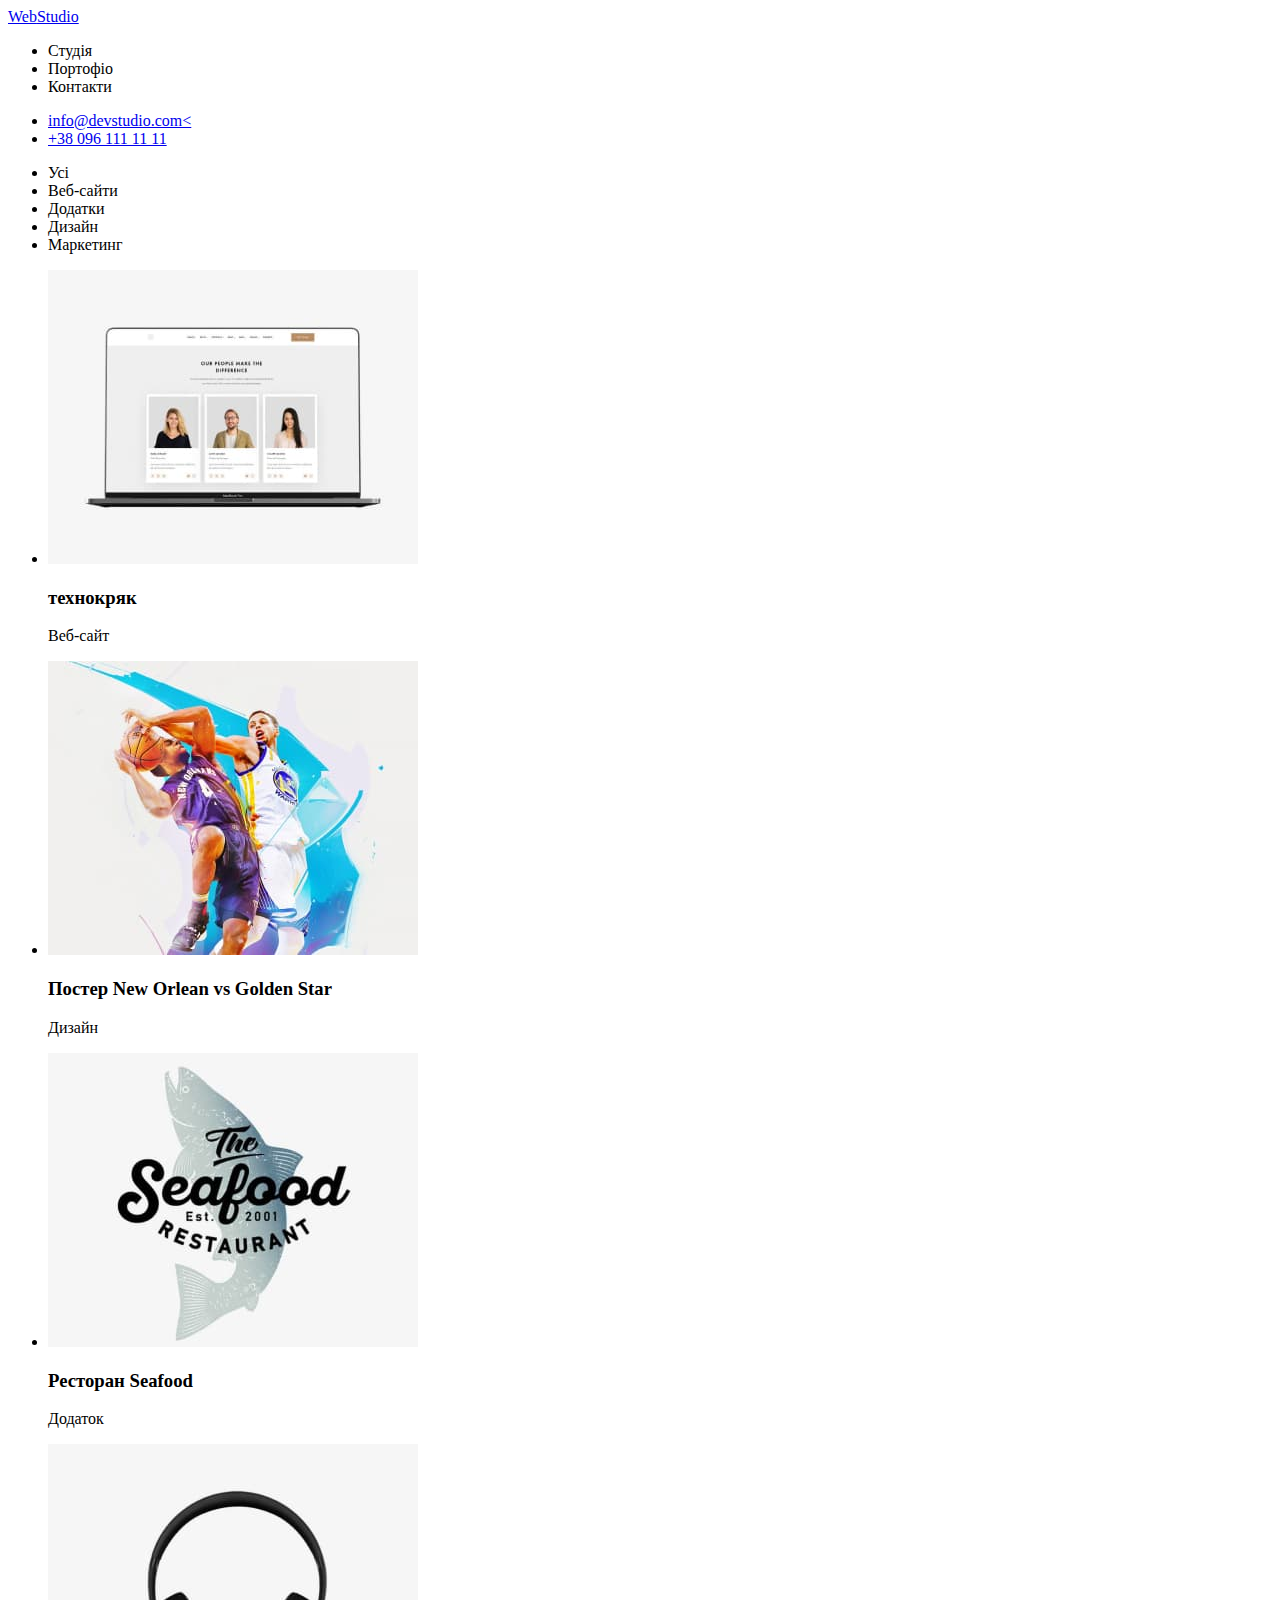
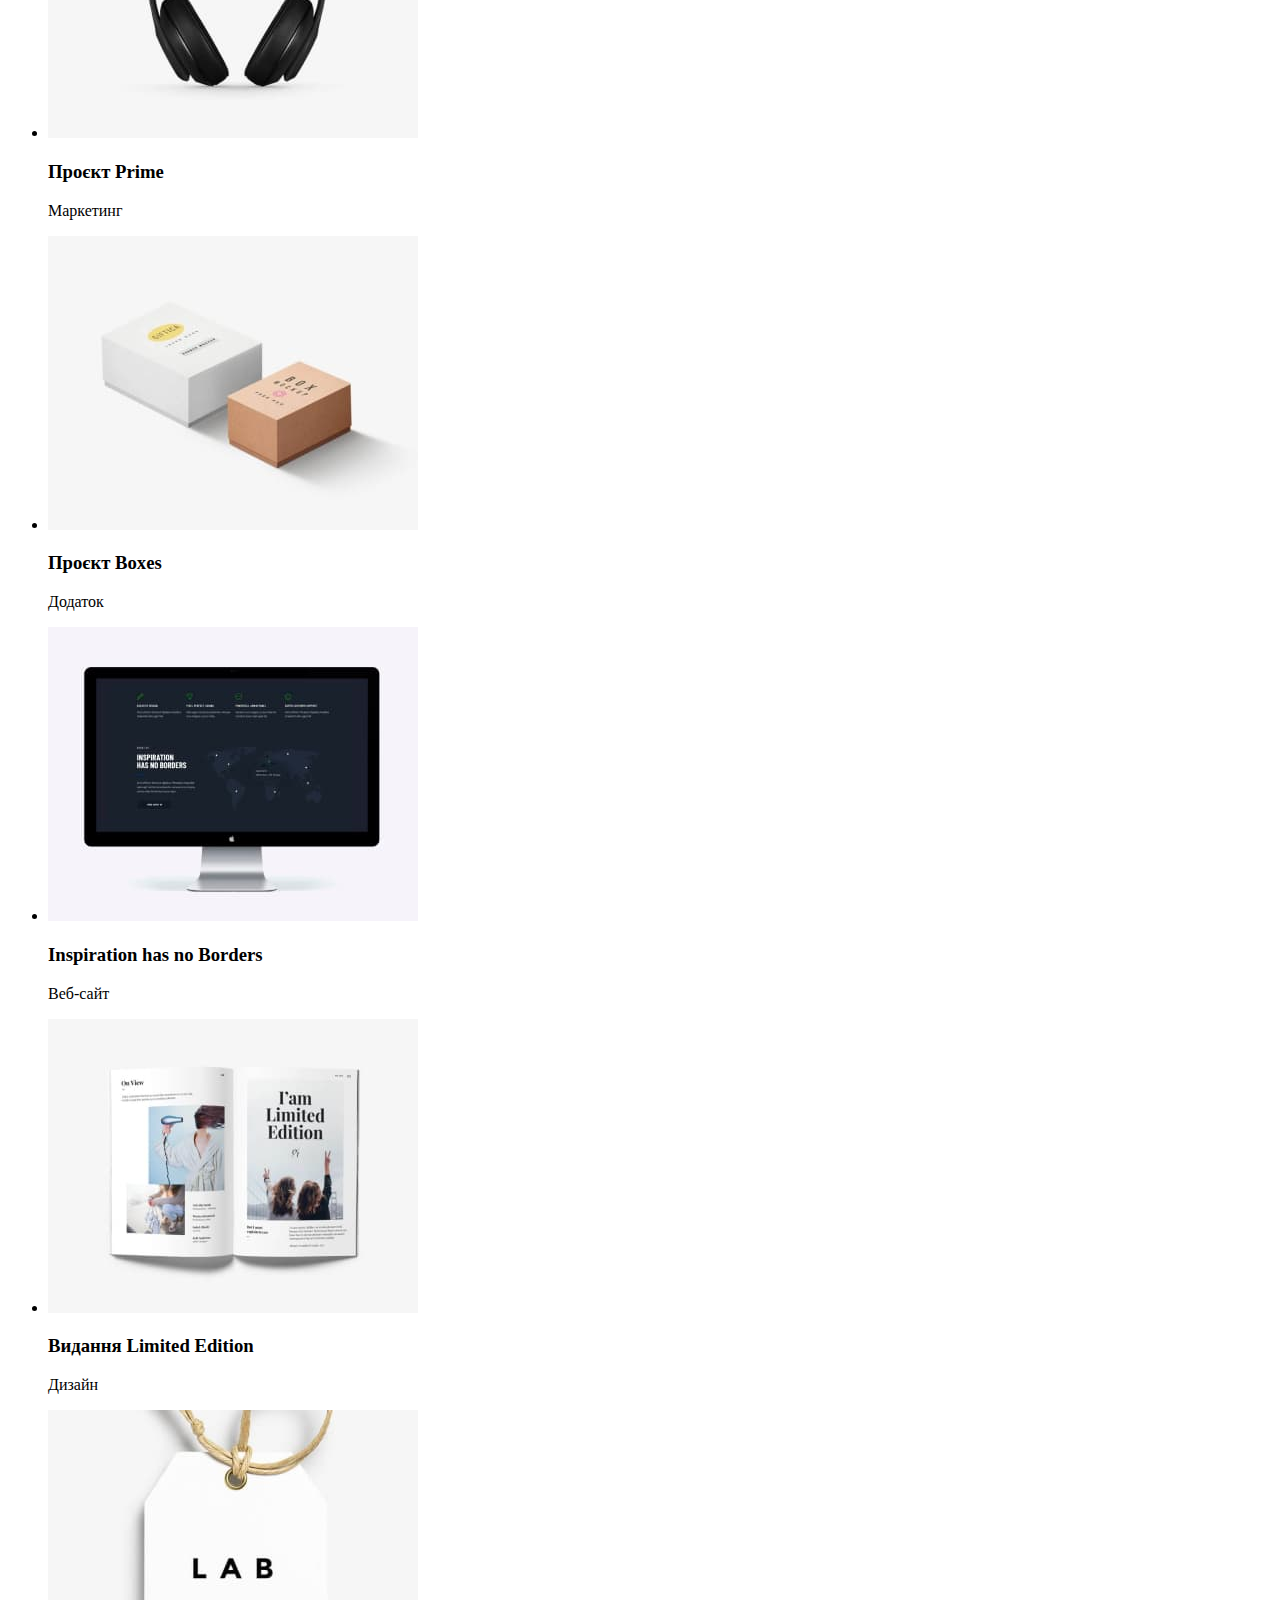
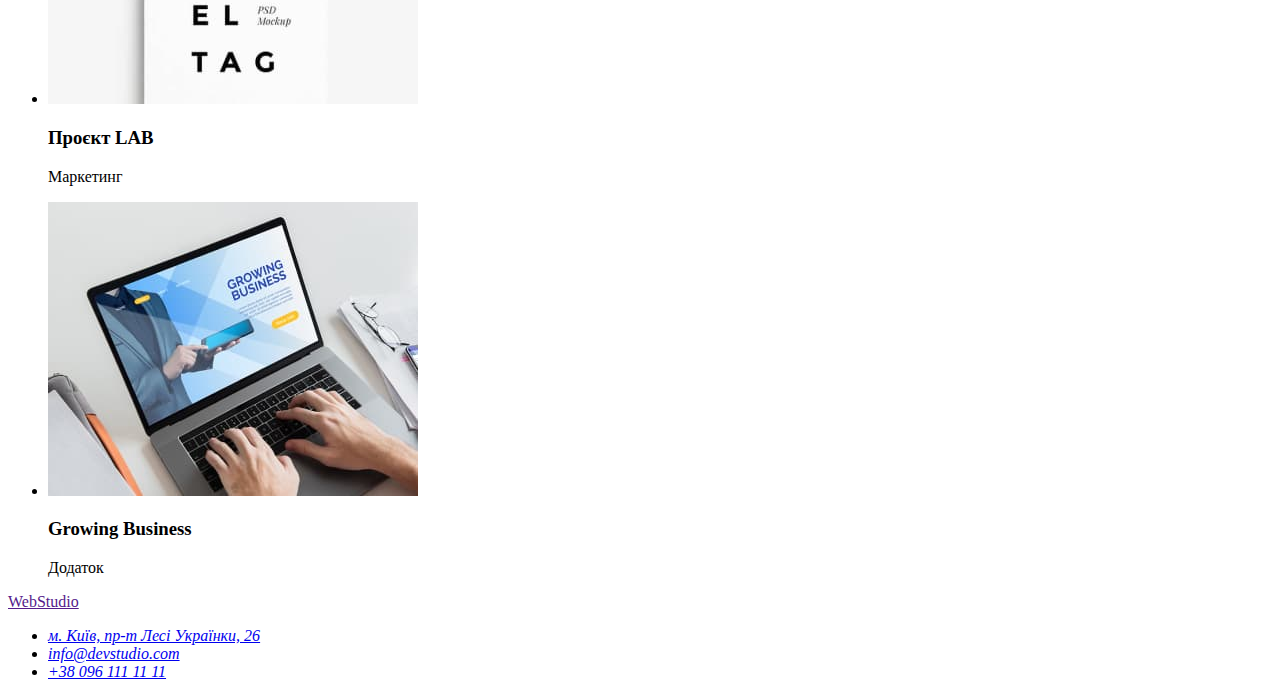
==== porfolio.html @ 4eb80aa2 "Modify index.html and min.css" ====
<!DOCTYPE html>
<html lang="uk">
  <head>
    <meta charset="UTF-8" />
    <meta http-equiv="X-UA-Compatible" content="IE=edge" />
    <meta name="viewport" content="width=device-width, initial-scale=1.0" />
    <title>Porfolio</title>
  </head>
  <body>
    <header>
      <nav>
        <a href="index.html"><span>Web</span>Studio</a>
        <ul>
          <li><a href="#"></a>Студія</li>
          <li><a href="#"></a>Портофіо</li>
          <li><a href="#"></a>Контакти</li>
        </ul>
      </nav>
      <ul>
        <li><a href="mailto:info@devstudio.com">info@devstudio.com<</a></li>
        <li><a href="tel:+380961111111">+38 096 111 11 11</a></li>
      </ul>
    </header>
    <main>
      <section>
        <div class="menu">
          <ul>
            <li>Усі</li>
            <li>Веб-сайти</li>
            <li>Додатки</li>
            <li>Дизайн</li>
            <li>Маркетинг</li>
          </ul>
        </div>
        <div class="benefirs">
          <ul>
            <li>
              <img src="./images/site_porpholio/img1.jpg" alt="" />
              <p></p>
              <h3>технокряк</h3>
              <p>Веб-сайт</p>
            </li>
            <li>
              <img src="./images/site_porpholio/img2.jpg" alt="" />
              <p></p>
              <h3>Постер New Orlean vs Golden Star</h3>
              <p>Дизайн</p>
            </li>
            <li>
              <img src="./images/site_porpholio/img3.jpg" alt="" />
              <p></p>
              <h3>Ресторан Seafood</h3>
              <p>Додаток</p>
            </li>
            <li>
              <img src="./images/site_porpholio/img4.jpg" alt="" />
              <p></p>
              <h3>Проєкт Prime</h3>
              <p>Маркетинг</p>
            </li>
            <li>
              <img src="./images/site_porpholio/img5.jpg" alt="" />
              <p></p>
              <h3>Проєкт Boxes</h3>
              <p>Додаток</p>
            </li>
            <li>
              <img src="./images/site_porpholio/img6.jpg" alt="" />
              <p></p>
              <h3>Inspiration has no Borders</h3>
              <p>Веб-сайт</p>
            </li>
            <li>
              <img src="./images/site_porpholio/img7.jpg" alt="" />
              <p></p>
              <h3>Видання Limited Edition</h3>
              <p>Дизайн</p>
            </li>
            <li>
              <img src="./images/site_porpholio/img8.jpg" alt="" />
              <p></p>
              <h3>Проєкт LAB</h3>
              <p>Маркетинг</p>
            </li>
            <li>
              <img src="./images/site_porpholio/img9.jpg" alt="" />
              <p></p>
              <h3>Growing Business</h3>
              <p>Додаток</p>
            </li>
          </ul>
        </div>
      </section>
    </main>
    <footer>
      <a href=""><span>Web</span>Studio</a>
      <address>
        <ul>
          <li>
            <a
              href="https://goo.gl/maps/jmEB4HubCMbsiDUp9"
              target="_blank"
              rel="noopener noreferrer nofollow"
              >м. Київ, пр-т Лесі Українки, 26</a
            >
          </li>
          <li>
            <a href="mailto:info@devstudio.com">info@devstudio.com</a>
          </li>
          <li>
            <a href="tel:+380961111111">+38 096 111 11 11</a>
          </li>
        </ul>
      </address>
    </footer>
  </body>
</html>
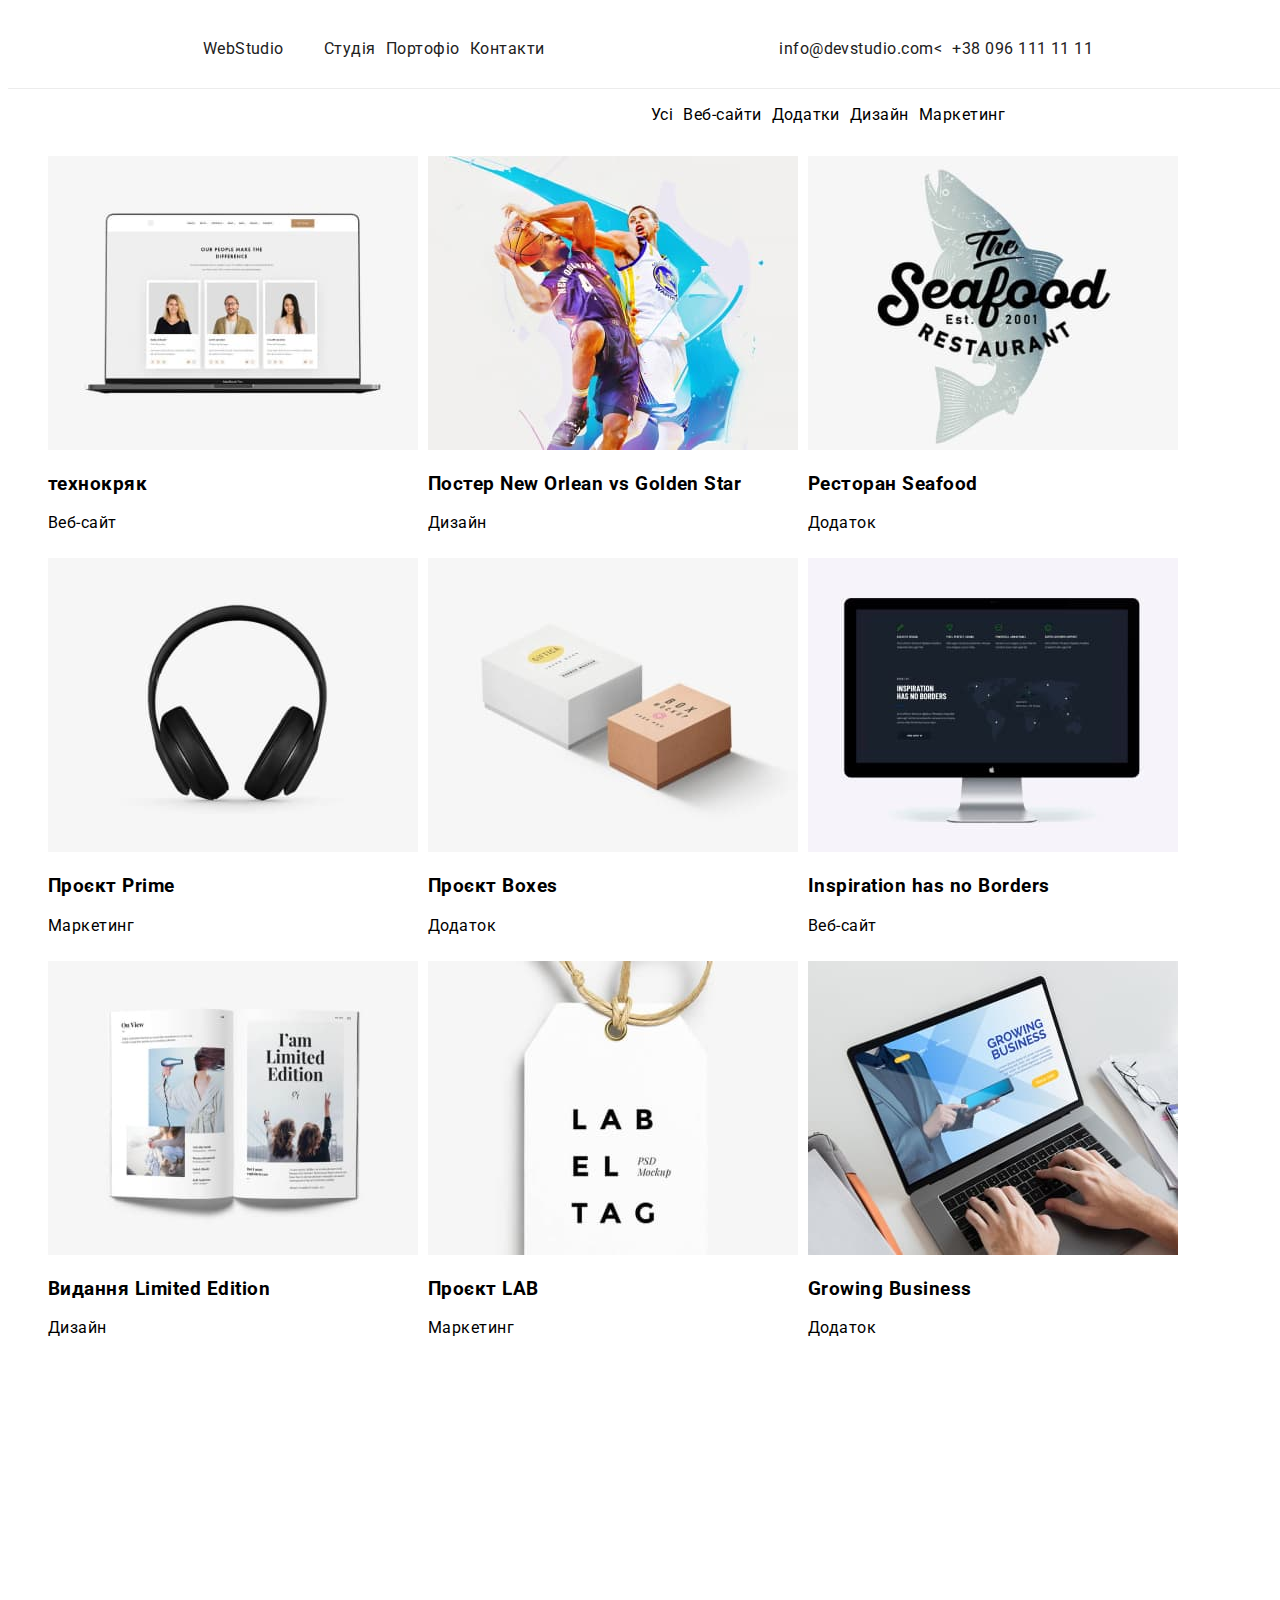
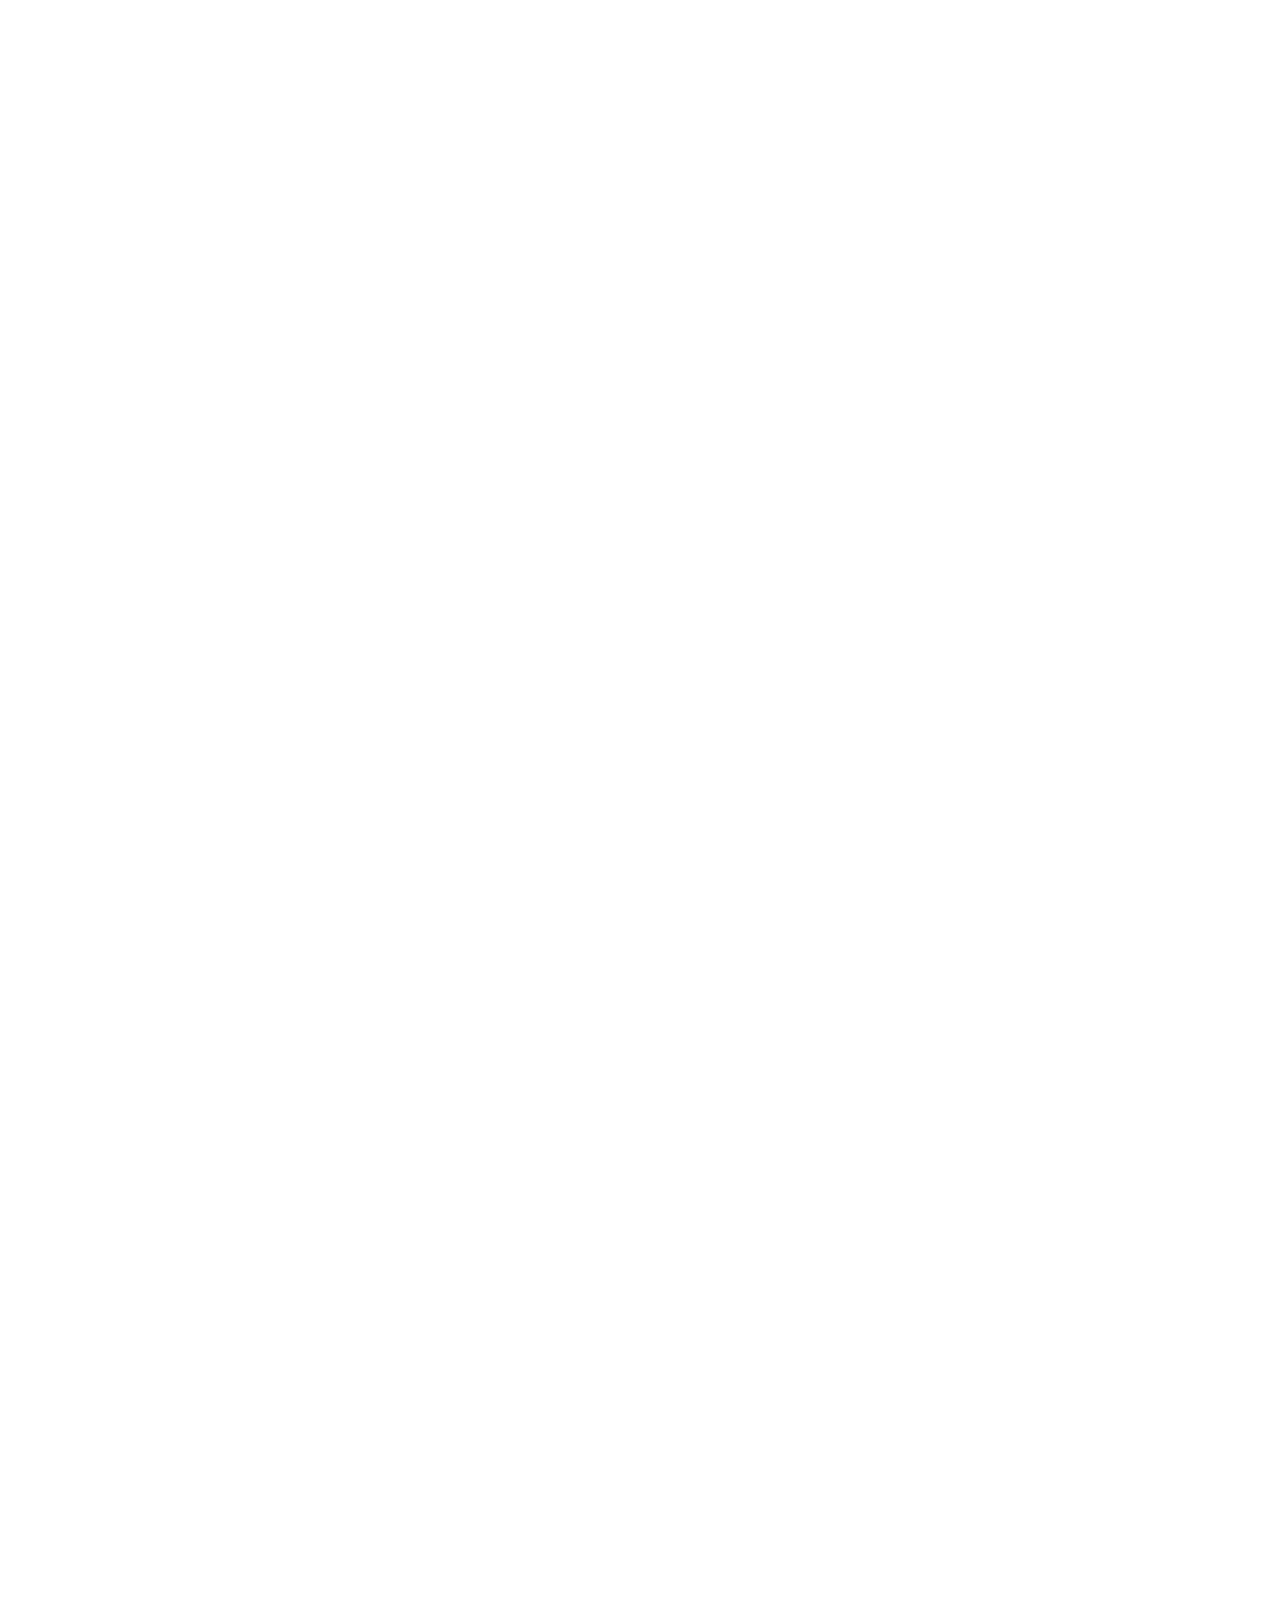
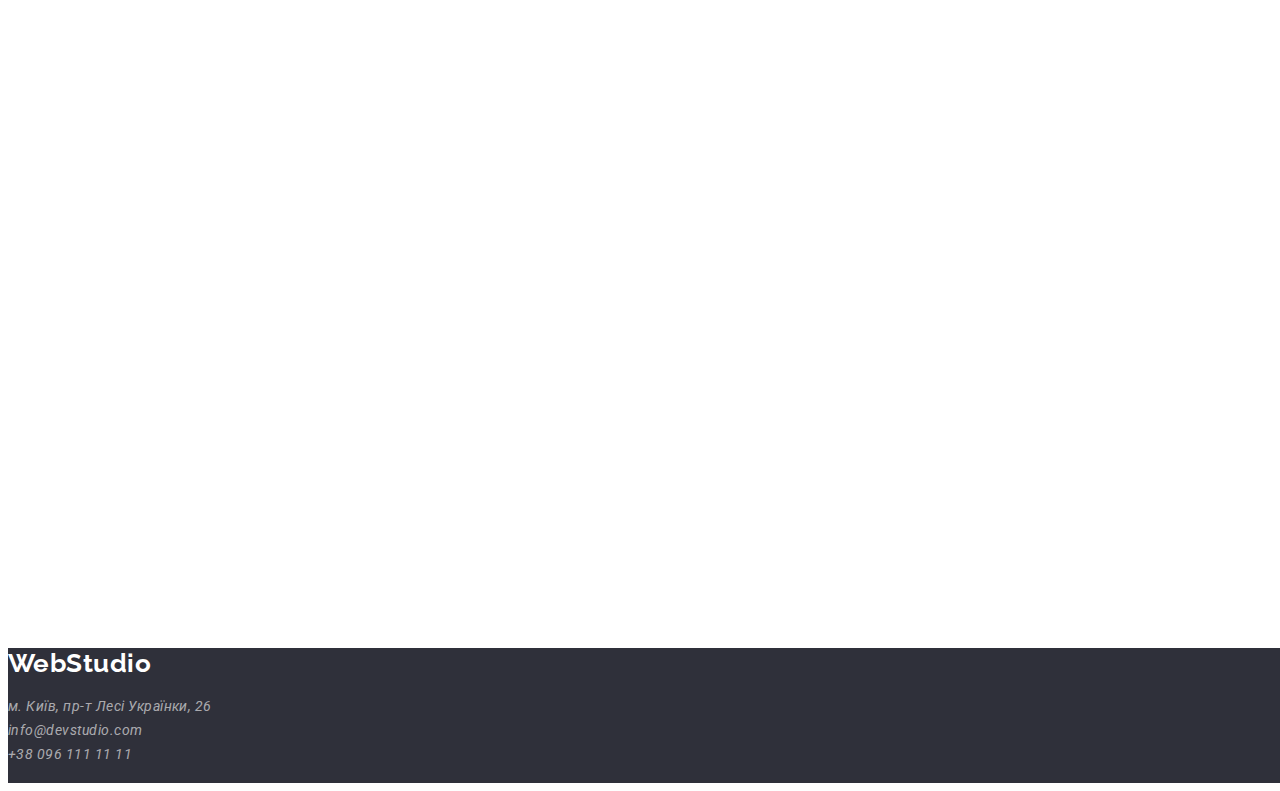
==== commit 1b7f4d30: "Finish work with homework goit" ====
--- a/porfolio.html
+++ b/porfolio.html
@@ -5,26 +5,42 @@
     <meta http-equiv="X-UA-Compatible" content="IE=edge" />
     <meta name="viewport" content="width=device-width, initial-scale=1.0" />
     <title>Porfolio</title>
+    <link rel="preconnect" href="https://fonts.googleapis.com" />
+    <link rel="preconnect" href="https://fonts.gstatic.com" crossorigin />
+    <link
+      href="https://fonts.googleapis.com/css2?family=Raleway:wght@700&family=Roboto:wght@400;500;700;900&display=swap"
+      rel="stylesheet"
+    />
+    <link rel="stylesheet" href="./css/main.css" />
+    <link rel="stylesheet" href="./css/style.css" />
   </head>
   <body>
-    <header>
-      <nav>
-        <a href="index.html"><span>Web</span>Studio</a>
-        <ul>
-          <li><a href="#"></a>Студія</li>
-          <li><a href="#"></a>Портофіо</li>
-          <li><a href="#"></a>Контакти</li>
+    <!--- Header ---->
+    <header class="header">
+      <nav class="header-nav">
+        <div class="nav">
+          <a href="./index.html" class="link"><span>Web</span>Studio</a>
+        </div>
+        <ul class="nav list">
+          <li><a href="#" class="link">Студія</a></li>
+          <li><a href="#" class="link">Портофіо</a></li>
+          <li><a href="#" class="link">Контакти</a></li>
         </ul>
       </nav>
-      <ul>
-        <li><a href="mailto:info@devstudio.com">info@devstudio.com<</a></li>
-        <li><a href="tel:+380961111111">+38 096 111 11 11</a></li>
+      <ul class="nav list">
+        <li>
+          <a href="mailto:info@devstudio.com" class="link"
+            >info@devstudio.com<</a
+          >
+        </li>
+        <li><a href="tel:+380961111111" class="link">+38 096 111 11 11</a></li>
       </ul>
     </header>
+    <!--- Content --->
     <main>
       <section>
         <div class="menu">
-          <ul>
+          <ul class="menu-list list">
             <li>Усі</li>
             <li>Веб-сайти</li>
             <li>Додатки</li>
@@ -32,8 +48,8 @@
             <li>Маркетинг</li>
           </ul>
         </div>
-        <div class="benefirs">
-          <ul>
+        <div class="services">
+          <ul class="services list">
             <li>
               <img src="./images/site_porpholio/img1.jpg" alt="" />
               <p></p>
@@ -92,23 +108,26 @@
         </div>
       </section>
     </main>
-    <footer>
-      <a href=""><span>Web</span>Studio</a>
-      <address>
-        <ul>
+    <footer class="foo">
+      <a href="" class="link"><span>Web</span>Studio</a>
+      <address class="adr">
+        <ul class="adr list">
           <li>
             <a
               href="https://goo.gl/maps/jmEB4HubCMbsiDUp9"
               target="_blank"
               rel="noopener noreferrer nofollow"
+              class="link"
               >м. Київ, пр-т Лесі Українки, 26</a
             >
           </li>
           <li>
-            <a href="mailto:info@devstudio.com">info@devstudio.com</a>
+            <a href="mailto:info@devstudio.com" class="link"
+              >info@devstudio.com</a
+            >
           </li>
           <li>
-            <a href="tel:+380961111111">+38 096 111 11 11</a>
+            <a href="tel:+380961111111" class="link">+38 096 111 11 11</a>
           </li>
         </ul>
       </address>
--- a/css/main.css
+++ b/css/main.css
@@ -0,0 +1,292 @@
+/* Main colors */
+/* 
+main color: #212121;
+accent: #2196F3;
+additional color: #757575;
+links: rgba(255, 255, 255, 0.6);
+white: #FFFFFF;
+black: #000000;
+
+*/
+
+:root {
+  --primary-black-color: #212121;
+  --secondary-color: #757575;
+  --accent: #2196f3;
+  --links-color: rgba(255, 255, 255, 0.6);
+  --white-color: #ffffff;
+  --black-color: #000000;
+  --bg-color: #2f303a;
+}
+
+body {
+  background-color: var(--primary-while-color);
+  font-family: Roboto;
+  width: 1600px;
+  letter-spacing: 0.03em;
+}
+
+a:hover.link,
+a:focus.link {
+  color: var(--accent);
+  outline: none;
+  text-decoration: var(--accent) solid 3px;
+}
+
+a:hover,
+a:focus {
+  color: var(--accent);
+  outline: none;
+  text-decoration: underline;
+  text-decoration: var(--accent);
+}
+
+.list {
+  list-style: none;
+}
+.link {
+  text-decoration: none;
+}
+
+/* --------- header -------------*/
+/*---fonts,color ----*/
+.logo,
+.header > a {
+  color: var(--black-color);
+  font-family: Raleway, sans-serif;
+  font-weight: 700;
+  font-size: 26;
+  line-height: 1.19;
+  font-style: normal;
+  text-align: center;
+}
+
+.logo {
+  color: var(--accent);
+}
+
+/*-- link header --*/
+.header a {
+  color: var(--primary-black-color);
+}
+
+.nav {
+  color: var(--secondary-color);
+}
+
+/*--- position ----*/
+
+.header {
+  width: 100vw;
+  height: 80px;
+  border-bottom: 1px solid #ececec;
+  display: flex;
+  flex-direction: row;
+  flex-wrap: wrap;
+  justify-content: space-evenly;
+  align-content: center;
+  align-items: center;
+}
+
+.header-nav {
+  display: flex;
+  justify-content: flex-start;
+  align-self: center;
+  align-items: center;
+}
+
+.nav {
+  display: flex;
+  justify-content: flex-end;
+  gap: 10px;
+  justify-self: center;
+}
+
+/*------------------ Hero ----------------*/
+/*--- background,fonts,color ----*/
+
+.hero {
+  background-image: url("./images/image_bg.jpg");
+  background-color: var(--bg-color);
+  background-size: cover;
+  height: 600px;
+  width: 100vw;
+}
+
+.hero > h1 {
+  color: var(--white-color);
+  font-weight: 900;
+  font-size: 44px;
+  line-height: 1.36;
+  text-align: center;
+  text-transform: uppercase;
+}
+
+/*-- position --*/
+
+.hero {
+  display: flex;
+  flex-direction: column;
+  justify-content: center;
+  align-content: center;
+  align-items: center;
+}
+
+/*-- button --*/
+
+.btn {
+  background-color: var(--accent);
+  color: var(--white-color);
+  font-weight: 700;
+  font-size: 16px;
+  line-height: 1.87;
+  text-align: center;
+  border: #ffffff solid 1px;
+  border-radius: 8px;
+  padding: 5px 10px 5px 10px;
+  box-shadow: 0 4px 4px rgba(255, 255, 255, 0.15);
+}
+
+.btn {
+  width: 216px;
+  height: 50px;
+}
+
+/*--------- Benefits -----------------*/
+/*-- fonts,color ----*/
+.title {
+  font-weight: 700;
+  font-size: 14px;
+  line-height: 1.14;
+  text-transform: uppercase;
+}
+
+.text {
+  font-weight: 400;
+  font-size: 14px;
+  line-height: 1.71;
+  color: var(--secondary-color);
+}
+
+/*--- position ---*/
+.benefit-content {
+  width: 1170px;
+  height: 98px;
+  display: flex;
+  justify-content: space-around;
+}
+
+/*----------------------------- Our Jobs ---------------*/
+/*------- fonts,color----------*/
+.jobs-text {
+  color: var(--primary-black-color);
+  font-size: 36px;
+  line-height: 1.66;
+  font-weight: 700;
+  text-align: center;
+}
+
+/*---- position -----*/
+.jobs {
+  display: flex;
+  flex-flow: column wrap;
+  align-content: center;
+  justify-content: center;
+  gap: 10px;
+}
+
+.jobs-text {
+  align-self: center;
+}
+
+.jobs-list {
+  display: flex;
+  align-content: center;
+  gap: 10px;
+}
+
+/*---------- Our command -------------------*/
+/*------- fonts,color ---------*/
+.command-text,
+.command-text .command-name,
+.command-text .command-position {
+  color: var(--primary-black-color);
+  font-weight: 700;
+  font-size: 36px;
+  line-height: 1.66;
+  text-align: center;
+}
+
+.command-text .command-name {
+  font-weight: 500;
+  font-size: 16px;
+  line-height: 1.19;
+}
+
+.command-text .command-position {
+  font-weight: 400;
+  color: var(--secondary-color);
+}
+
+/*------ position ------*/
+.command {
+  display: flex;
+  flex-flow: column wrap;
+  gap: 10px;
+  justify-content: center;
+  align-content: center;
+}
+
+.command-text {
+  align-content: center;
+}
+
+.command-list {
+  display: flex;
+  gap: 10px;
+  align-content: center;
+}
+/*------------------------- Footer --------------------*/
+/*--- color,fonts,bg -----*/
+
+.foo {
+  background-color: var(--bg-color);
+}
+
+.foo > a {
+  color: var(--white-color);
+  font-family: Raleway, sans-serif;
+  font-weight: 700;
+  font-size: 26px;
+  line-height: 1.19;
+}
+
+.adr a {
+  color: var(--links-color);
+  font-size: 14px;
+  line-height: 1.71;
+  font-weight: 400;
+}
+
+.adr .location {
+  color: var(--white-color);
+  font-size: 14px;
+  line-height: 1.71;
+  font-weight: 400;
+}
+
+/*-- position */
+.foo {
+  display: flex;
+  flex-direction: column;
+  justify-content: space-evenly;
+  align-content: space-around;
+  align-items: flex-start;
+}
+
+.adr {
+  margin: o;
+  padding: 0;
+  display: flex;
+  flex-direction: column;
+}
--- a/css/style.css
+++ b/css/style.css
@@ -0,0 +1,15 @@
+.menu .menu-list {
+  display: flex;
+  flex-direction: row;
+  justify-content: center;
+  align-content: center;
+  gap: 10px;
+}
+
+.services {
+  display: grid;
+  grid-template-columns: repeat(3, 1fr);
+  grid-template-rows: repeat(3, 1fr);
+  grid-column-gap: 10px;
+  grid-row-gap: 10px;
+}
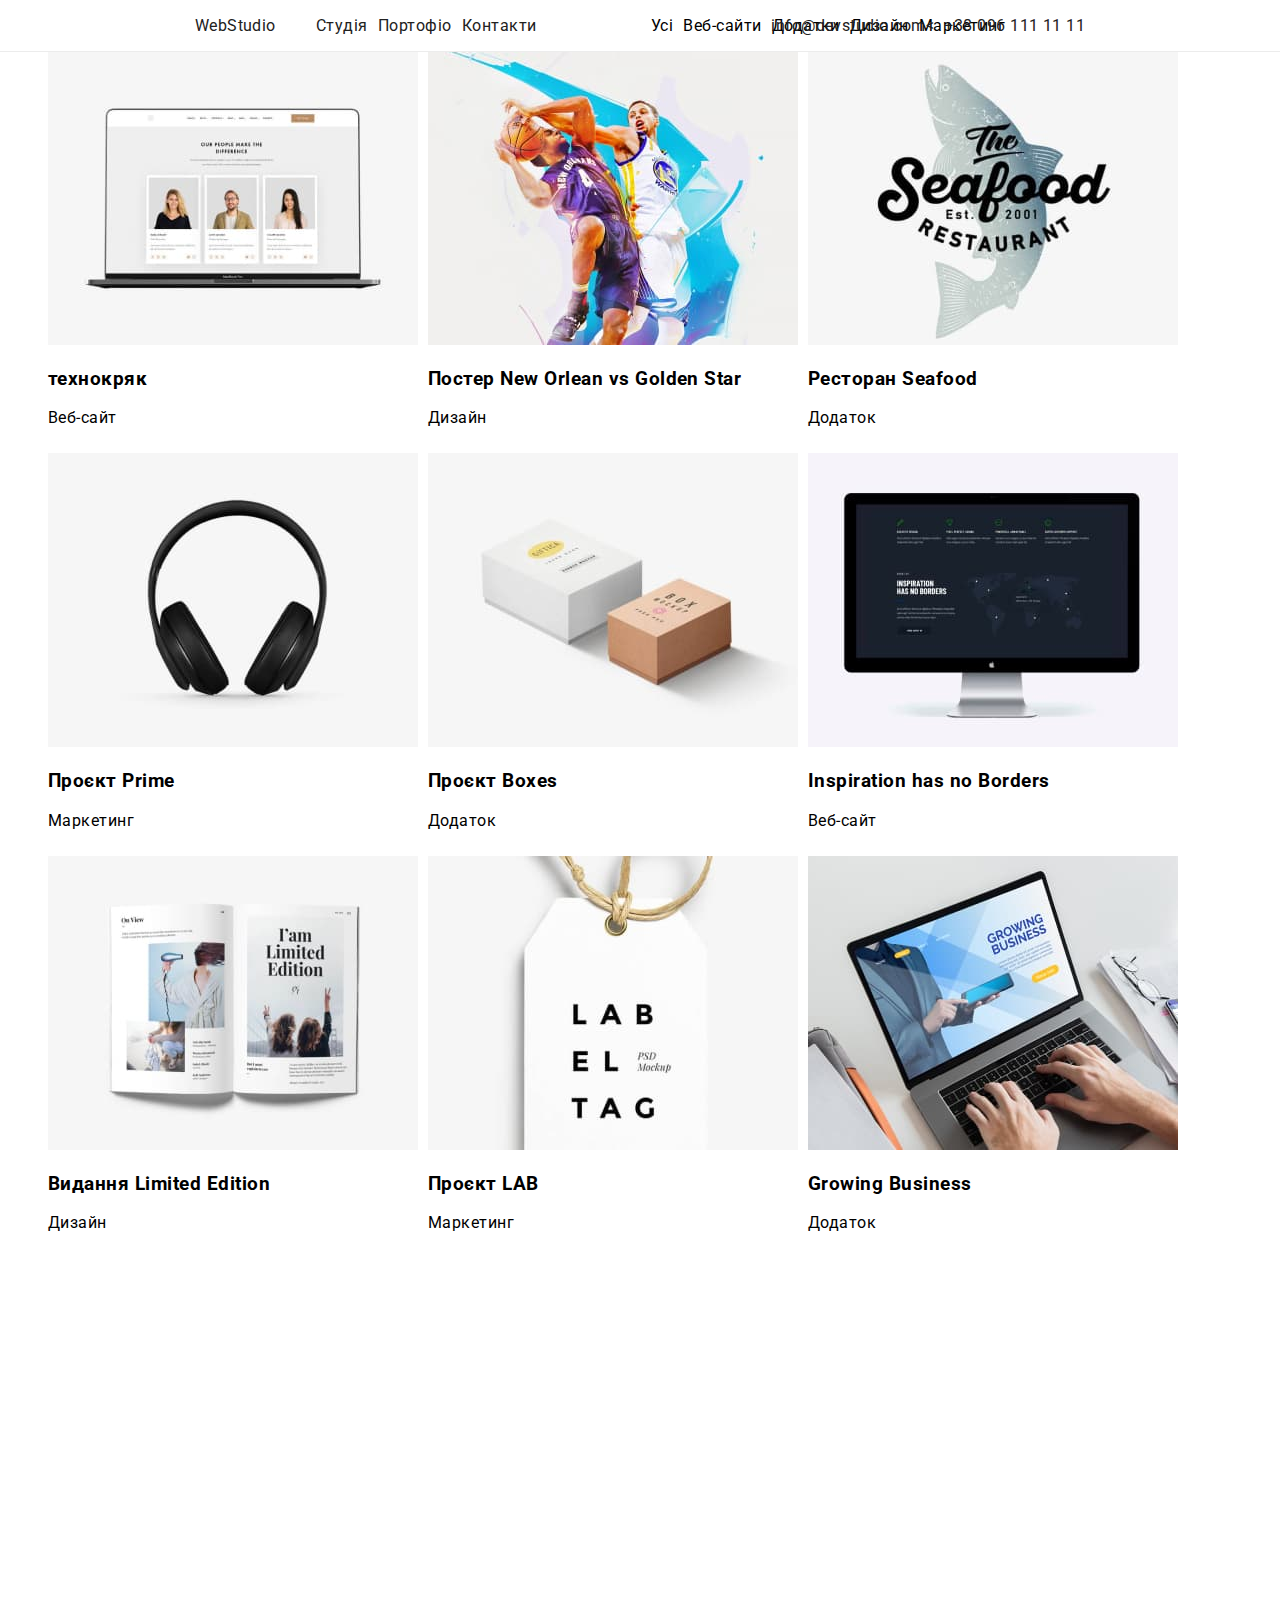
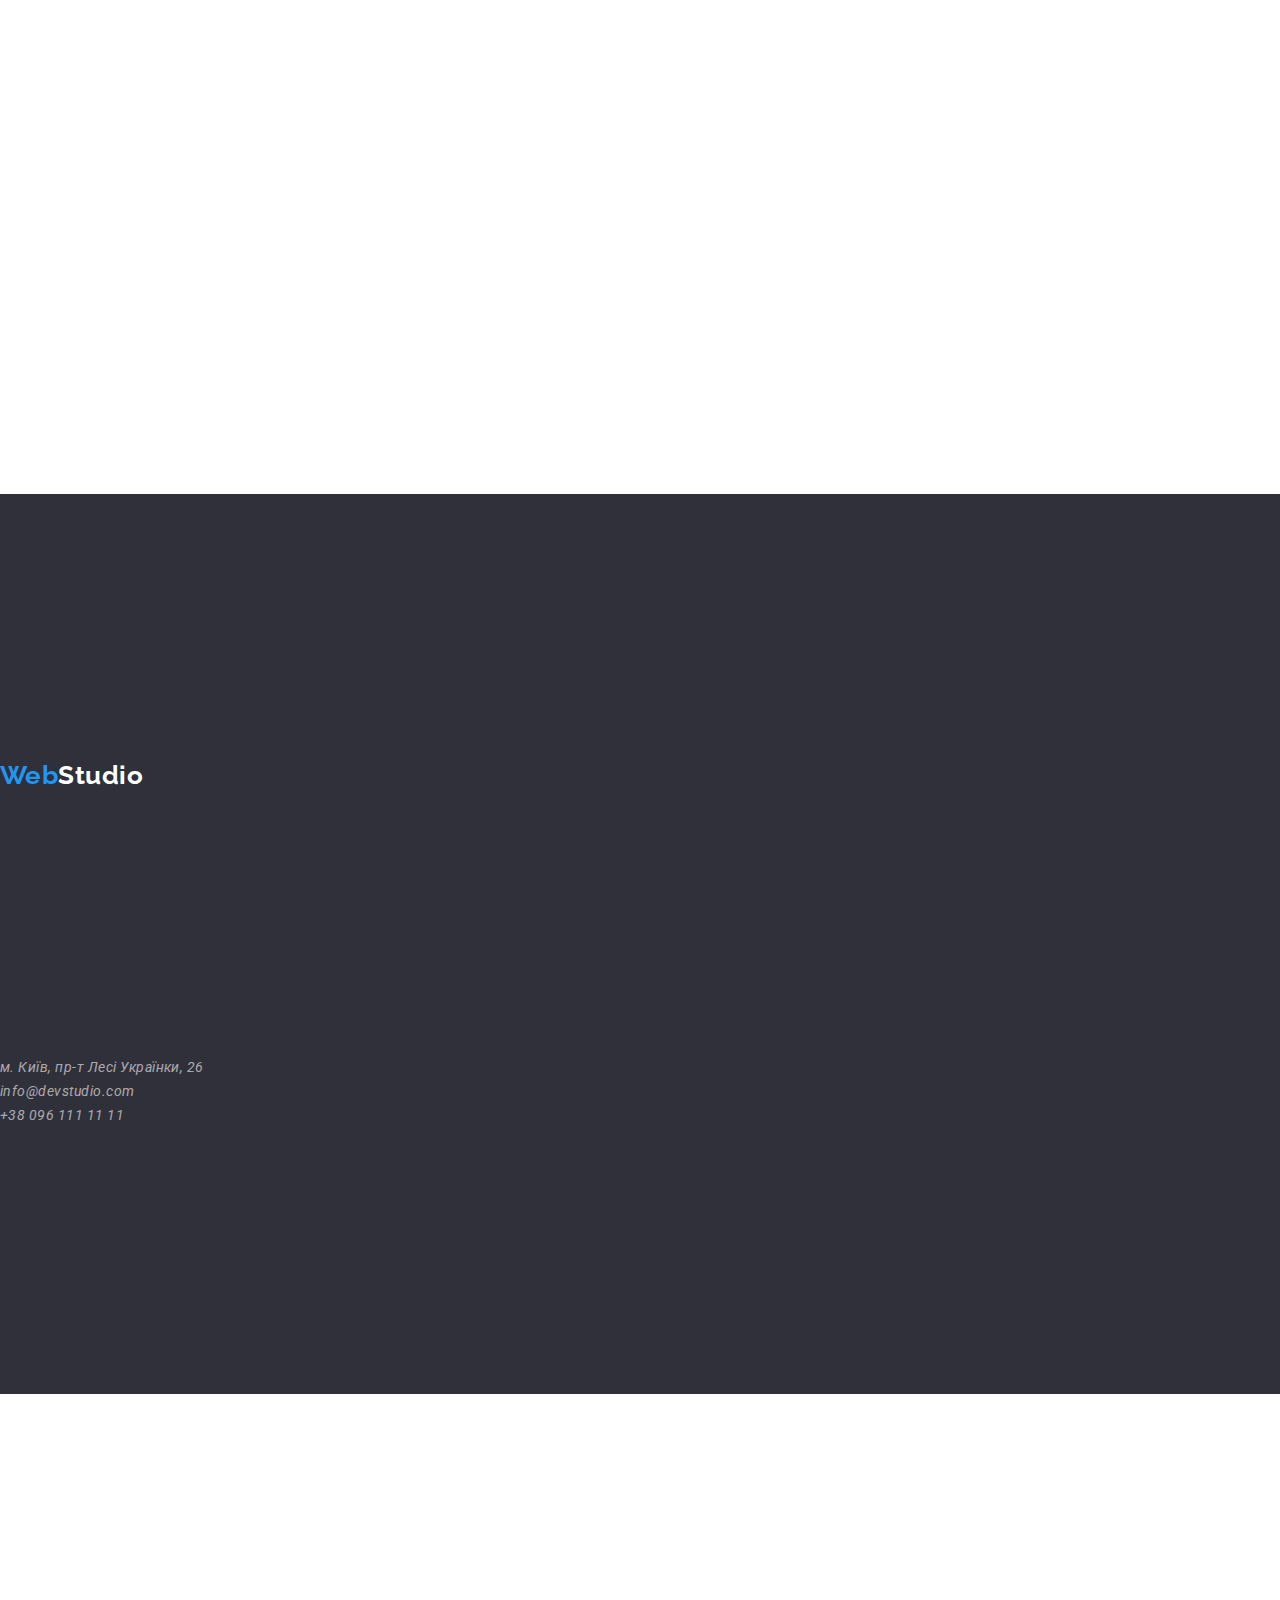
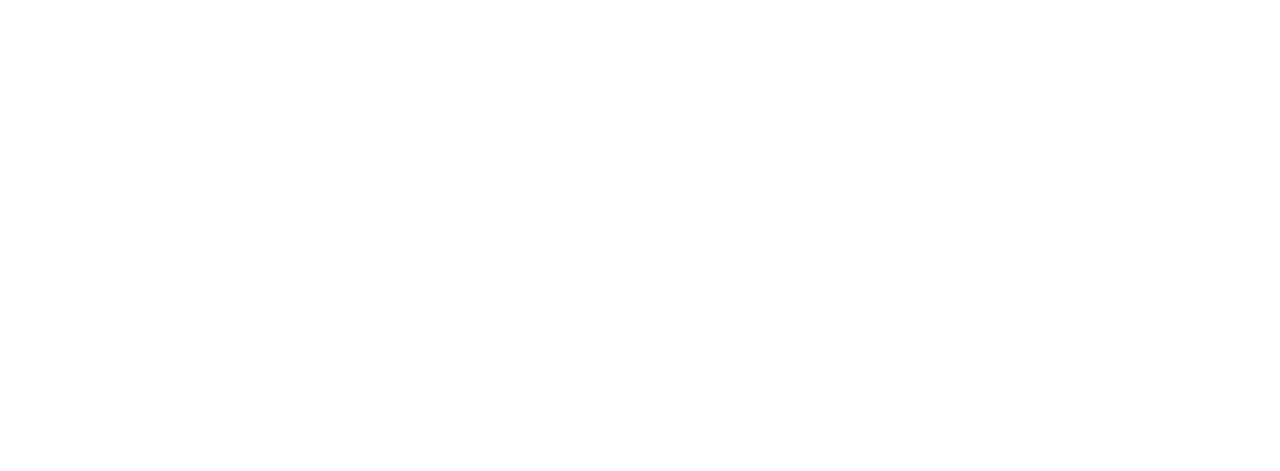
==== commit 99bb01e3: "Finish markup homework goit2" ====
--- a/porfolio.html
+++ b/porfolio.html
@@ -109,7 +109,7 @@
       </section>
     </main>
     <footer class="foo">
-      <a href="" class="link"><span>Web</span>Studio</a>
+      <a href="#" class="link"><span class="logo">Web</span>Studio</a>
       <address class="adr">
         <ul class="adr list">
           <li>
--- a/css/main.css
+++ b/css/main.css
@@ -1,14 +1,3 @@
-/* Main colors */
-/* 
-main color: #212121;
-accent: #2196F3;
-additional color: #757575;
-links: rgba(255, 255, 255, 0.6);
-white: #FFFFFF;
-black: #000000;
-
-*/
-
 :root {
   --primary-black-color: #212121;
   --secondary-color: #757575;
@@ -33,14 +22,6 @@
   text-decoration: var(--accent) solid 3px;
 }
 
-a:hover,
-a:focus {
-  color: var(--accent);
-  outline: none;
-  text-decoration: underline;
-  text-decoration: var(--accent);
-}
-
 .list {
   list-style: none;
 }
@@ -49,7 +30,45 @@
 }
 
 /* --------- header -------------*/
-/*---fonts,color ----*/
+/*position*/
+.header {
+  position: absolute;
+  top: 0;
+  left: 0;
+  max-width: 100%;
+  max-height: 80px;
+}
+
+/*box model*/
+
+.header {
+  margin: 0 auto;
+  width: 100vw;
+  max-height: 80px;
+  border-bottom: 1px solid #ececec;
+  display: flex;
+  flex-direction: row;
+  flex-wrap: wrap;
+  justify-content: space-evenly;
+  align-content: center;
+  align-items: center;
+}
+
+.header-nav {
+  display: flex;
+  justify-content: flex-start;
+  align-self: center;
+  align-items: center;
+}
+
+.nav {
+  display: flex;
+  justify-content: flex-end;
+  gap: 10px;
+  justify-self: center;
+}
+
+/*fonts,color*/
 .logo,
 .header > a {
   color: var(--black-color);
@@ -74,37 +93,27 @@
   color: var(--secondary-color);
 }
 
-/*--- position ----*/
-
-.header {
-  width: 100vw;
-  height: 80px;
-  border-bottom: 1px solid #ececec;
-  display: flex;
-  flex-direction: row;
-  flex-wrap: wrap;
-  justify-content: space-evenly;
+/*------------------ Hero ----------------*/
+
+/*position*/
+.hero {
+  position: absolute;
+  top: 80px;
+  left: 0;
+  max-width: 100%;
+  max-height: 600px;
+}
+
+/*box model*/
+.hero {
+  display: flex;
+  flex-direction: column;
+  justify-content: center;
   align-content: center;
   align-items: center;
 }
 
-.header-nav {
-  display: flex;
-  justify-content: flex-start;
-  align-self: center;
-  align-items: center;
-}
-
-.nav {
-  display: flex;
-  justify-content: flex-end;
-  gap: 10px;
-  justify-self: center;
-}
-
-/*------------------ Hero ----------------*/
 /*--- background,fonts,color ----*/
-
 .hero {
   background-image: url("./images/image_bg.jpg");
   background-color: var(--bg-color);
@@ -122,16 +131,6 @@
   text-transform: uppercase;
 }
 
-/*-- position --*/
-
-.hero {
-  display: flex;
-  flex-direction: column;
-  justify-content: center;
-  align-content: center;
-  align-items: center;
-}
-
 /*-- button --*/
 
 .btn {
@@ -153,31 +152,70 @@
 }
 
 /*--------- Benefits -----------------*/
+
+/* position */
+.benefits {
+  position: absolute;
+  top: 774px;
+  left: 215px;
+  max-width: 1170px;
+  max-height: 98px;
+}
+
+/*box model*/
+
+.benefit-content {
+  display: flex;
+  justify-content: space-around;
+  gap: 15px;
+}
+
 /*-- fonts,color ----*/
-.title {
+.benefits-title {
   font-weight: 700;
   font-size: 14px;
   line-height: 1.14;
   text-transform: uppercase;
 }
 
-.text {
+.benefits-text {
   font-weight: 400;
   font-size: 14px;
   line-height: 1.71;
   color: var(--secondary-color);
 }
 
-/*--- position ---*/
-.benefit-content {
-  width: 1170px;
-  height: 98px;
-  display: flex;
-  justify-content: space-around;
-}
-
 /*----------------------------- Our Jobs ---------------*/
-/*------- fonts,color----------*/
+
+/*position*/
+.jobs {
+  position: absolute;
+  top: 966px;
+  left: 215px;
+  max-width: 1170px;
+  max-height: 386px;
+}
+
+/*box model*/
+.jobs-box {
+  display: flex;
+  flex-flow: column wrap;
+  align-content: center;
+  justify-content: center;
+  gap: 15px;
+}
+
+.jobs-text {
+  align-self: center;
+}
+
+.jobs-list {
+  display: flex;
+  align-content: center;
+  gap: 10px;
+}
+
+/*fonts,color*/
 .jobs-text {
   color: var(--primary-black-color);
   font-size: 36px;
@@ -186,30 +224,45 @@
   text-align: center;
 }
 
-/*---- position -----*/
-.jobs {
+/*---------- Our command -------------------*/
+/*position*/
+.command {
+  position: absolute;
+  top: 1446px;
+  left: 0;
+  max-width: 100%;
+  max-height: 648px;
+}
+
+.command-box {
+  position: absolute;
+  top: 94px;
+  left: 215px;
+}
+
+/*box model*/
+.command {
   display: flex;
   flex-flow: column wrap;
-  align-content: center;
+  gap: 15px;
   justify-content: center;
-  gap: 10px;
-}
-
-.jobs-text {
+  align-content: center;
+}
+
+.command-text {
   align-self: center;
 }
 
-.jobs-list {
-  display: flex;
-  align-content: center;
-  gap: 10px;
-}
-
-/*---------- Our command -------------------*/
-/*------- fonts,color ---------*/
+.command-list {
+  display: flex;
+  gap: 15px;
+  align-content: center;
+}
+
+/*fonts,color*/
 .command-text,
-.command-text .command-name,
-.command-text .command-position {
+.command-name,
+.command-position {
   color: var(--primary-black-color);
   font-weight: 700;
   font-size: 36px;
@@ -217,40 +270,59 @@
   text-align: center;
 }
 
-.command-text .command-name {
+.command-position,
+.command-name {
   font-weight: 500;
   font-size: 16px;
   line-height: 1.19;
 }
 
-.command-text .command-position {
+.command-position {
   font-weight: 400;
   color: var(--secondary-color);
 }
 
-/*------ position ------*/
-.command {
-  display: flex;
-  flex-flow: column wrap;
-  gap: 10px;
-  justify-content: center;
-  align-content: center;
-}
-
-.command-text {
-  align-content: center;
-}
-
-.command-list {
-  display: flex;
-  gap: 10px;
-  align-content: center;
-}
 /*------------------------- Footer --------------------*/
-/*--- color,fonts,bg -----*/
+
+/*position*/
+.foo {
+  position: absolute;
+  top: 2094px;
+  left: 0;
+  max-width: 1660px;
+  max-height: 252px;
+}
+
+.foo-box {
+  position: absolute;
+  top: 60px;
+  left: 215px;
+}
+
+/*box model*/
+.foo {
+  display: flex;
+  flex-direction: column;
+  justify-content: space-evenly;
+  align-content: space-around;
+  align-items: flex-start;
+}
+
+.adr {
+  margin: 0;
+  padding: 0;
+  display: flex;
+  flex-direction: column;
+}
+
+/*color,fonts,bg*/
 
 .foo {
   background-color: var(--bg-color);
+  max-height: 100%;
+  min-height: 100%;
+  max-width: 100%;
+  min-width: 100%;
 }
 
 .foo > a {
@@ -275,18 +347,12 @@
   font-weight: 400;
 }
 
-/*-- position */
-.foo {
-  display: flex;
-  flex-direction: column;
-  justify-content: space-evenly;
-  align-content: space-around;
-  align-items: flex-start;
-}
-
-.adr {
-  margin: o;
-  padding: 0;
-  display: flex;
-  flex-direction: column;
-}
+/*distant of words */
+
+.foo-box > a {
+  padding-bottom: 20px;
+}
+
+.foo-box .location {
+  padding-bottom: 9px;
+}
--- a/css/style.css
+++ b/css/style.css
@@ -1,3 +1,4 @@
+/* box model */
 .menu .menu-list {
   display: flex;
   flex-direction: row;
@@ -7,6 +8,7 @@
 }
 
 .services {
+  margin: 0 auto;
   display: grid;
   grid-template-columns: repeat(3, 1fr);
   grid-template-rows: repeat(3, 1fr);
